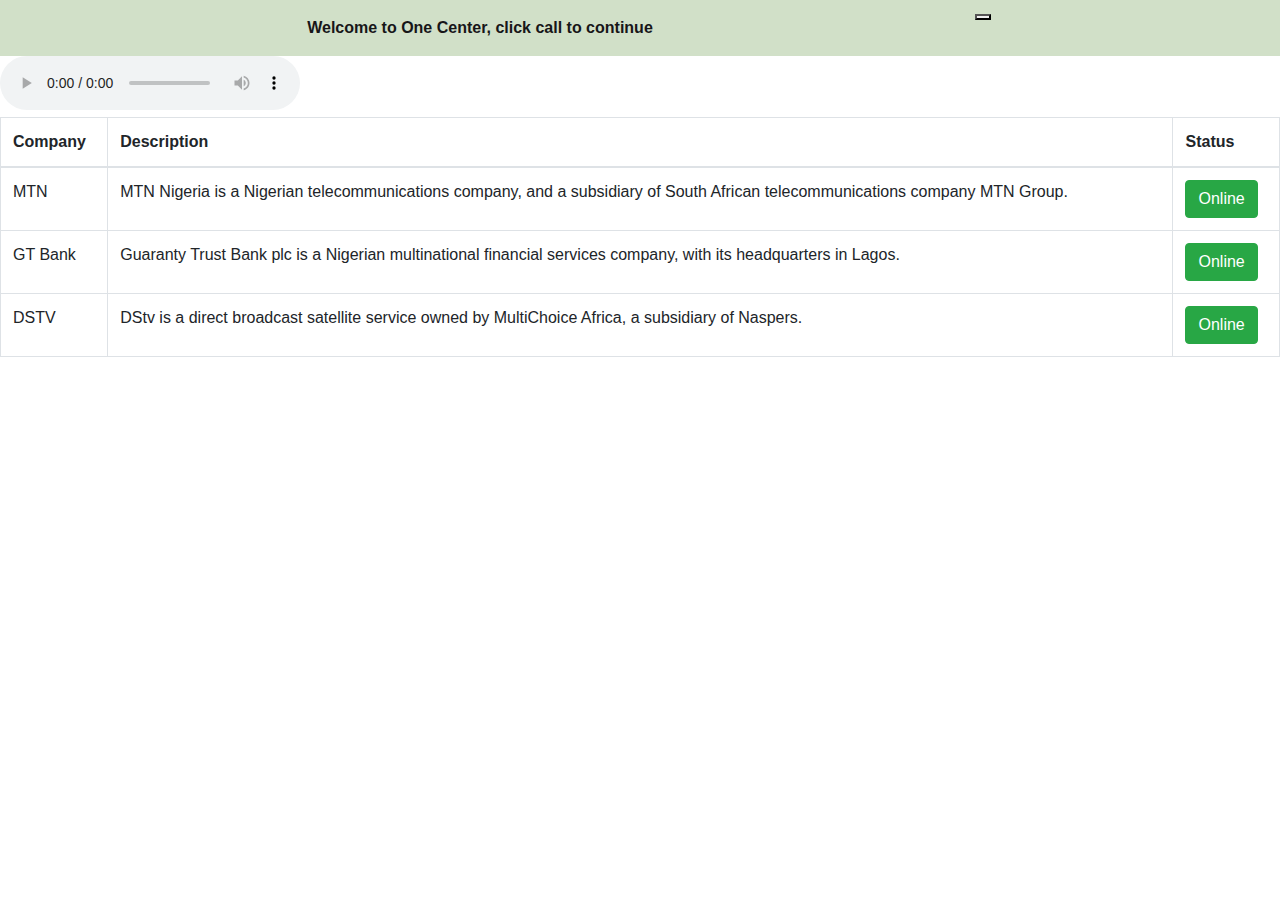
==== app-index.html @ 630282f7 "alittle ui update" ====
<!DOCTYPE html>

<html>
  <header>

<head>
  <meta charset="utf-8" />
  <meta name="description" content="Engage Digital Demo App" />
  <meta name="viewport" content="width=device-width, user-scalable=yes, initial-scale=1, maximum-scale=1" />
  <meta name="mobile-web-app-capable" content="yes" />
  <meta id="theme-color" name="theme-color" content="#ffffff" />

  <base target="_blank" />

  <title>One Center</title>

  <link rel="stylesheet" href="app-css.css" />
  <link rel="stylesheet" href="https://maxcdn.bootstrapcdn.com/bootstrap/4.5.2/css/bootstrap.min.css">
  <script src="https://ajax.googleapis.com/ajax/libs/jquery/3.5.1/jquery.min.js"></script>
  <script src="https://cdnjs.cloudflare.com/ajax/libs/popper.js/1.16.0/umd/popper.min.js"></script>
  <script src="https://maxcdn.bootstrapcdn.com/bootstrap/4.5.2/js/bootstrap.min.js"></script>
</head>
  </header>
<body>

  <div class="container-fluid">
    <div class="row">
      <div class="col-9" style="text-align: center;background-color: rgb(209, 224, 200);">
        <p>
        <div style="color: #171618;"><strong>Welcome to One Center, click call to continue</strong></div>
        </p>
      </div>
      <div class="col" style="background-color: rgb(209, 224, 200);">
        <div class=" callButton">
          <button id="engage-digital-click-to-call-btn"></button>
        </div>
      </div>
    </div>
    <div class="row">
      <!-- <div class="col-9">
        <br>
        <div style="color: blue;font-family:Georgia, 'Times New Roman', Times, serif;;">Guide to plug-in Click-to-Call
          feature to your website</div>
        <br>
        <iframe src="app-guide-content.html" class="guide-content"></iframe>
      </div> -->
      <div class="col-12">
        <div class="row">
          <div class="inneraudio">

            <div class="remoteAudio">
              <div class="logoIcon">
                <img id="initial" class="logo" style="visibility:hidden;display:none; justify-content: center;"
                  src="mobile-phone.png" alt="Call Logo" width="100" height="100">
                <img id="Ringing" style="visibility:hidden;display:none;" src="call.png" alt="CalLRinging" width="100"
                  height="100">
                <img id="Connected" style="visibility:hidden;display:none;" src="phone-call.png" alt="CallConnected"
                  width="100" height="80">
              </div>
              <audio id="engage-digital-remote-audio" autoplay controls></audio>
            </div>

          </div>
          <!-- Available Call Centers -->
          <table class="table table-bordered">
            <thead>
              <tr>
                <th>Company</th>
                <th>Description</th>
                <th>Status</th>
              </tr>
            </thead>
            <tbody>
              <tr>
                <td>MTN</td>
                <td>MTN Nigeria is a Nigerian telecommunications company, and a subsidiary of South African telecommunications
                  company MTN Group.</td>
                <td><button class="btn btn-success">Online</button></td>
              </tr>
              <tr>
                <td>GT Bank</td>
                <td>Guaranty Trust Bank plc is a Nigerian multinational financial services company, with its headquarters in
                  Lagos.</td>
                <td><button class="btn btn-success">Online</button></td>
              </tr>
              <tr>
                <td>DSTV</td>
                <td>DStv is a direct broadcast satellite service owned by MultiChoice Africa, a subsidiary of Naspers.</td>
                <td><button class="btn btn-success">Online</button></td>
            </tbody>
          </table>
          <div class="alert" id='engage-digital-alert'></div>
        </div>

      </div>
    </div>
  </div>
  <!-- If you want a specific version of engageDigital.js, you can give the url here.
    If not given the latest sdk will be automatically downloaded from the given engageDomain (attribute in engage-digital-click-to-call-config.js)
  -->
  <!-- script src="https://rtc.engagedigital.ai/engageDigital.js"></script -->
  <script src="engage-digital-click-to-call-config.js"></script>
  <script src="engage-digital-click-to-call.js"></script>

</body>

</html>
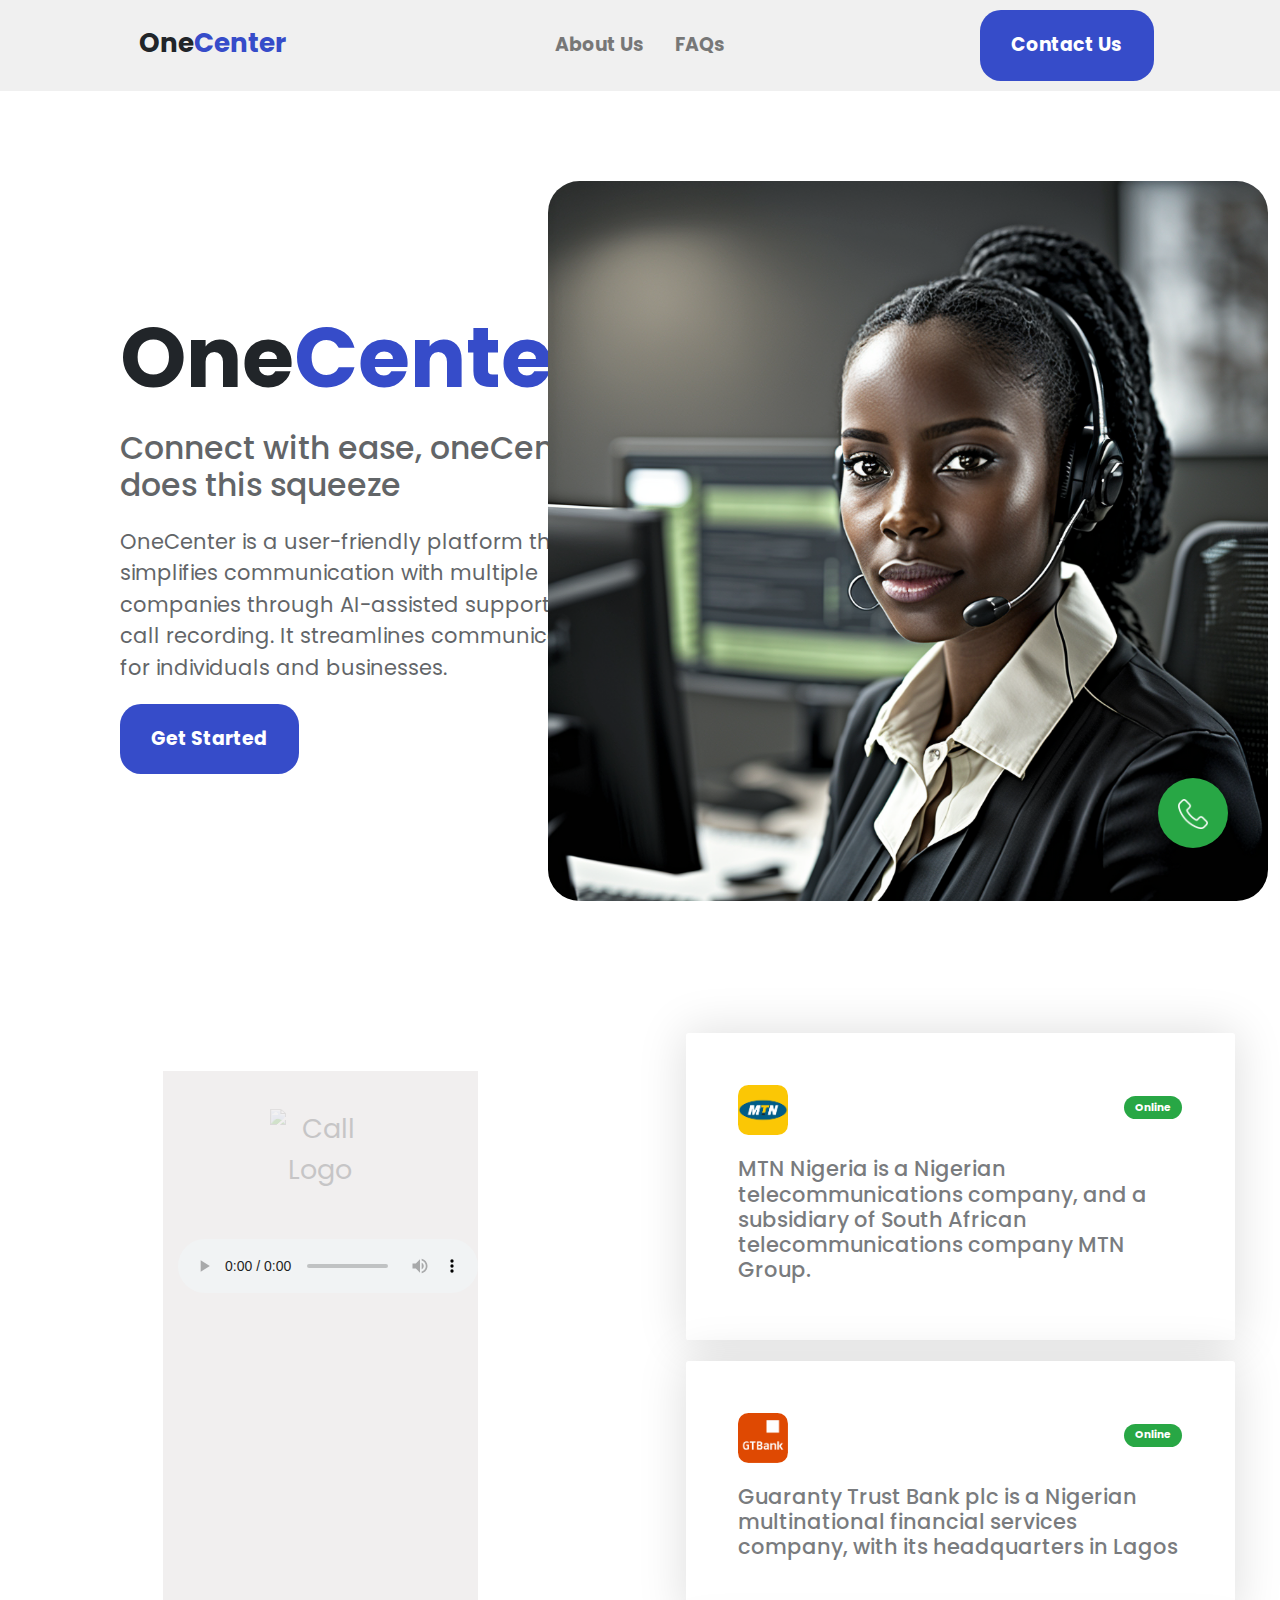
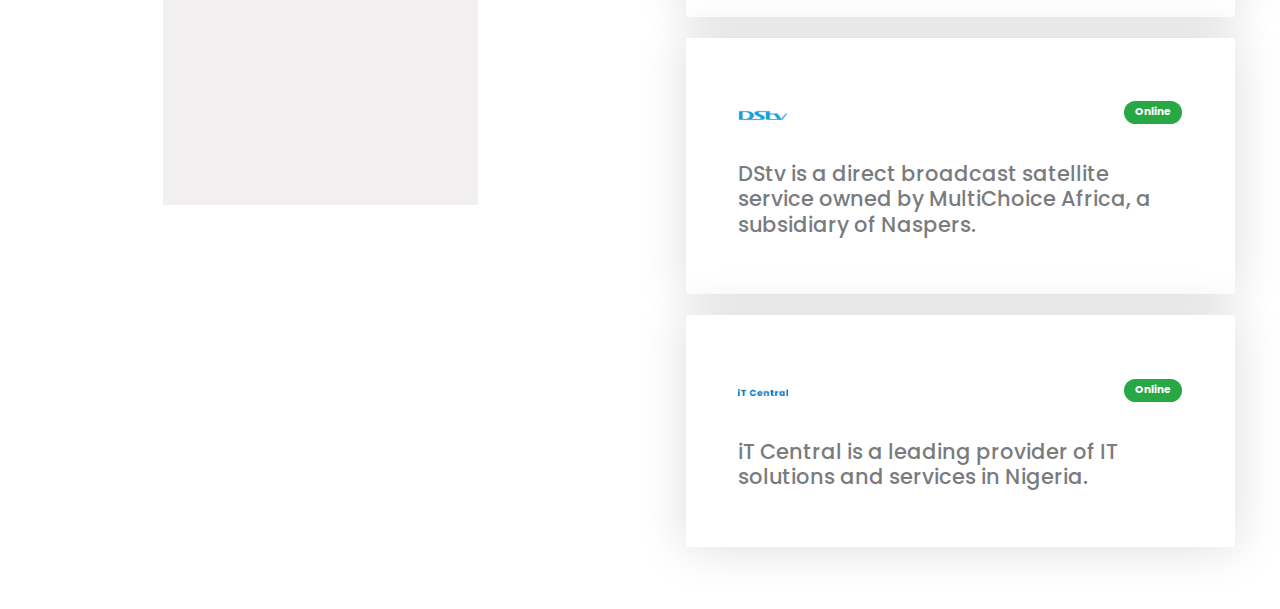
==== commit 1f2ca3fd: "oneCenter Ui" ====
--- a/app-index.html
+++ b/app-index.html
@@ -24,19 +24,52 @@
 <body>
 
   <div class="container-fluid">
-    <div class="row">
-      <div class="col-9" style="text-align: center;background-color: rgb(209, 224, 200);">
-        <p>
-        <div style="color: #171618;"><strong>Welcome to One Center, click call to continue</strong></div>
-        </p>
+    <div class="row" style="text-align: center;background-color: rgb(240, 240, 240); display: flex;align-items: center; padding: 1rem 0rem;">
+      <div class="col-4">
+        <h4 class="logo">
+          One<span class="span">Center</span> 
+        
+        </h4>
       </div>
-      <div class="col" style="background-color: rgb(209, 224, 200);">
-        <div class=" callButton">
-          <button id="engage-digital-click-to-call-btn"></button>
+      <div class="col-4 nav-lists">
+        <ul>
+          <li><a href="#">About Us </a></li>
+          <li><a href="#">FAQs</a></li>
+        </ul>
+      </div>
+      <div class="col-4">
+        <button class="contact-btn">Contact Us</button>
+      </div>
+
+    </div>
+    <div class="heroSection">
+      <div class="row" style="height: 100%; display: flex; align-items: center; justify-content: space-between;">
+        <div class="col-6 heroIntroContainer">
+          <div class="heroIntro">
+            <h1>One<span class="span">Center</span></h1>
+            <h3>
+              Connect with ease, oneCenter does this squeeze
+            </h3>
+            <p>
+              OneCenter is a user-friendly platform that simplifies communication with multiple companies through AI-assisted support and call recording. It streamlines communication for individuals and businesses.</p>            
+              <a href="">
+              <button class="contact-btn">Get Started</button>
+  
+            </a>
+
+
+          </div>  
+
+          
+  
+        </div>
+        <div class="col-6" style="display: flex; justify-content: center;">
+          <img src="OneCenter2.png" class="heroSectionImage" style="height: 80vh; border-radius: 3rem;" alt="">
         </div>
       </div>
+
     </div>
-    <div class="row">
+    <div class="row getStarted">
       <!-- <div class="col-9">
         <br>
         <div style="color: blue;font-family:Georgia, 'Times New Roman', Times, serif;;">Guide to plug-in Click-to-Call
@@ -44,7 +77,7 @@
         <br>
         <iframe src="app-guide-content.html" class="guide-content"></iframe>
       </div> -->
-      <div class="col-12">
+      <div class="col-6">
         <div class="row">
           <div class="inneraudio">
 
@@ -54,7 +87,7 @@
                   src="mobile-phone.png" alt="Call Logo" width="100" height="100">
                 <img id="Ringing" style="visibility:hidden;display:none;" src="call.png" alt="CalLRinging" width="100"
                   height="100">
-                <img id="Connected" style="visibility:hidden;display:none;" src="phone-call.png" alt="CallConnected"
+                <img id="Connected" style="visibility:hidden;display:none;" src="telephone.png" alt="CallConnected"
                   width="100" height="80">
               </div>
               <audio id="engage-digital-remote-audio" autoplay controls></audio>
@@ -62,38 +95,69 @@
 
           </div>
           <!-- Available Call Centers -->
-          <table class="table table-bordered">
-            <thead>
-              <tr>
-                <th>Company</th>
-                <th>Description</th>
-                <th>Status</th>
-              </tr>
-            </thead>
-            <tbody>
-              <tr>
-                <td>MTN</td>
-                <td>MTN Nigeria is a Nigerian telecommunications company, and a subsidiary of South African telecommunications
-                  company MTN Group.</td>
-                <td><button class="btn btn-success">Online</button></td>
-              </tr>
-              <tr>
-                <td>GT Bank</td>
-                <td>Guaranty Trust Bank plc is a Nigerian multinational financial services company, with its headquarters in
-                  Lagos.</td>
-                <td><button class="btn btn-success">Online</button></td>
-              </tr>
-              <tr>
-                <td>DSTV</td>
-                <td>DStv is a direct broadcast satellite service owned by MultiChoice Africa, a subsidiary of Naspers.</td>
-                <td><button class="btn btn-success">Online</button></td>
-            </tbody>
-          </table>
-          <div class="alert" id='engage-digital-alert'></div>
         </div>
+      </div>
+      <div class="col-6 cards">
+        <div style="background-color: transparent; height: fit-content; padding: 0; margin: 0;">
+          <div class=" callButton">
+            <button id="engage-digital-click-to-call-btn">
+            </button>
+          </div>
+        </div>
+      <div class="card">
+        <div class="name-status">
+          <div id="image">
+            <img src="mtn.png" height="50rem" width="50rem" alt="">
+          </div>
+          <h6>Online</h6>
+    
+        </div>
+        <div class="description">
+          <h4>MTN Nigeria is a Nigerian telecommunications company, and a subsidiary of South African telecommunications company MTN Group.</h4>
+        </div>
+          </button>
+        </div>
+      <div class="card">
+        <div class="name-status">
+          <div id="image">
+            <img src="gtbank.png" height="50rem" width="50rem" alt="">
+          </div>
+          <h6>Online</h6>
+    
+        </div>
+        <div class="description">
+          <h4>Guaranty Trust Bank plc is a Nigerian multinational financial services company, with its headquarters in Lagos</h4>
+        </div>
+        </div>
+      <div class="card">
+        <div class="name-status">
+          <div id="image">
+            <img src="dstv.png" height="50rem" width="50rem" style="object-fit: contain;" alt="">
+          </div>
+          <h6>Online</h6>
+    
+        </div>
+        <div class="description">
+          <h4>DStv is a direct broadcast satellite service owned by MultiChoice Africa, a subsidiary of Naspers.</h4>
+        </div>
+        </div>
+      <div class="card">
+        <div class="name-status">
+          <div id="image">
+            <img src="iTCentral.png" height="50rem" width="50rem" style="object-fit: contain;" alt="">
+          </div>
+          <h6>Online</h6>
+    
+        </div>
+        <div class="description">
+          <h4>iT Central is a leading provider of IT solutions and services in Nigeria.</h4>
+        </div>
+    
+            <!-- <img src="telephone.png" height="30rem" width="30rem" alt=""> -->
+        </div>
+     </div>
+    </div>
 
-      </div>
-    </div>
   </div>
   <!-- If you want a specific version of engageDigital.js, you can give the url here.
     If not given the latest sdk will be automatically downloaded from the given engageDomain (attribute in engage-digital-click-to-call-config.js)
--- a/app-css.css
+++ b/app-css.css
@@ -0,0 +1,300 @@
+@import url('https://fonts.googleapis.com/css2?family=Poppins:wght@100;400;500;700&display=swap');
+html{
+  font-size: 65.5%;
+}
+*{
+  box-sizing: border-box;
+  padding: 0;
+  margin: 0;
+  font-family: 'Poppins', sans-serif;
+}
+h4.logo{
+  font-weight: bold;
+  font-size: 2.5rem;
+}
+ul{
+  all: unset;
+  display: flex;
+  gap: 3rem;
+  margin-bottom: 0 !important;
+  font-size: 1.8rem;
+  align-items: center;
+  justify-content: center;
+}
+li{
+  list-style: none;
+  color: black;
+  font-weight: bold;
+  opacity: 0.5;
+
+
+}
+.heroSection{
+  height: 100vh;
+  padding: 0rem 10rem;
+}
+.heroSection h1{
+  font-size: 8rem;
+  font-weight: bold;
+}
+.span {
+  color: #364cc9;
+}
+.heroSection h3{
+  font-size: 3rem;
+  margin: 2rem 0rem;
+  opacity: .7;
+}
+.heroSection p{
+  font-size: 2rem;
+  opacity: .7;
+  margin: 2rem 0rem;
+}
+li a{
+  all: unset;
+  cursor: pointer;
+}
+.contact-btn{
+  /* margin-top: 3rem; */
+  padding: 2rem 3rem;
+  font-size: 1.8rem;
+  font-weight: bold;
+  border: none !important;
+  border-radius: 2rem;
+  transition: all ease-in-out .5s;
+
+}
+.contact-btn:hover{
+  box-shadow: 0 0 4.5rem 1.6rem #00000021;
+  background-color: white;
+  color: #364cc9;
+  scale: 1.1;
+  border: .3rem solid #364cc9;
+  transition: all ease-in-out .5s;
+}
+
+.cards{
+  padding: 4rem 0;
+  /* height: 90vh;
+  overflow-y: scroll; */
+  /* position: relative; */
+}
+button {
+  border: 1px solid #050e16;
+  background-color: #364cc9;
+  color: #ffffff;
+  padding: 5px 10px;
+}
+
+
+button:hover {
+  cursor: pointer;
+}
+
+button:disabled,
+button[disabled]{
+  border: 1px solid #999999;
+  background-color: #cccccc;
+  color: #666666;
+}
+
+button#hangupButton {
+    margin: 0;
+}
+
+.alert{
+  display: flex;
+  justify-content: center;
+  align-items: center;
+  margin: auto;
+}
+
+audio {
+  background-color: rgb(241, 239, 239);
+  margin-left:15px;
+  align-content: center;
+  display: flex;
+  justify-content: center;
+  align-items: center;
+  margin-top: 30px;
+}
+
+.inneraudio{
+  display: flex;
+  justify-content: center;
+  align-items: center;
+  margin: auto;
+  margin-top: 80px;
+  width:100%;
+  height: 70rem;
+}
+
+.remoteAudio {
+  background-color: rgb(241, 239, 239);
+  /* margin-top: 10px;
+  margin-left: 20px;
+  width: 400px; */
+  height: 100%;
+  display: flex;
+  flex-direction: column;
+}
+
+.logoIcon{
+  display: flex;
+  font-size: 3vh;
+  opacity: 0.2;
+  text-align: center;
+  vertical-align:middle;
+  justify-content: center;
+  margin-top: 38px;
+}
+
+.styleit audio::-webkit-media-controls-panel {
+  background-color: rgb(241, 239, 239);
+  display: flex;
+  justify-content: center;
+  align-items: center;
+  margin: auto;
+}
+.guide-content {position: absolute; width: 100%; height: 750px; }
+
+.card{
+  border: none !important;
+  background-color: whitesmoke;
+  width: 90%;
+  margin: auto;
+  margin-bottom: 2rem;
+  padding: 5rem;
+  box-shadow: 0 0 4.5rem 0.1rem #00000021;
+}
+.name-status{
+  display:flex;
+  justify-content: space-between;
+  align-items: center;
+}
+.card h4{
+  opacity: 0.6;
+  font-size: 2rem;
+  padding-top: 2rem;
+}
+.name-status h6{
+  background-color: #28a745;
+  padding: 0.5rem 1rem ;
+  color: white;
+  font-weight: bold;
+  border-radius: 3rem;
+}
+.callButton{
+  position: fixed;
+  bottom: 0;
+  right: 0;
+  z-index: 3;
+  display: flex;
+  align-items: center;
+  justify-content: flex-end;
+  margin-right: 5rem;
+  margin-bottom: 5rem;
+}
+.callButton button{
+  border-radius:50%;
+  height: 70px;
+  width: 70px;
+  /* padding: 1rem 3rem; */
+  color: black;
+  background-color: #28a745;
+  color: white;
+  font-size: 2rem;
+  border: none;
+}
+#image img{
+  border-radius: 1rem;
+}
+@media screen and (max-width:430px) {
+  h4.logo{
+    font-weight: bold;
+    font-size: 2rem;
+  }
+  ul{
+    all: unset;
+    display: flex;
+    margin-bottom: 0 !important;
+    font-size: 1rem;
+    align-items: center;
+    justify-content: center;
+  }
+  li{
+    list-style: none;
+    color: black;
+    font-weight: bold;
+    opacity: 0.5;
+    margin-left: 1rem;
+  
+  
+  }
+  .card h4{
+    font-size: 1.2rem;
+    opacity: 0.6
+  }
+  .contact-btn{
+    /* margin-top: 3rem; */
+    padding: 1rem 2rem;
+    font-size: 1rem;
+    font-weight: bold;
+    border: none;
+    border-radius: 2rem;
+    transition: all ease-in-out .5s;
+  
+  }
+  .contact-btn:hover{
+    box-shadow: 0 0 4.5rem 1.6rem #00000021;
+    background-color: white;
+    color: #364cc9;
+    scale: 1.1;
+    border: .3rem solid #364cc9;
+    transition: all ease-in-out .5s;
+  }
+  
+  /* .remoteAudio{
+    width: 100%;
+  } */
+  .col-6 {
+    -ms-flex: 0 0 100% !important;
+    flex: 0 0 100%  !important;
+    max-width: 100%  !important;
+  }
+  .heroSection{
+    height: 100vh;
+    padding: 0rem 2rem;
+  }
+  .heroSection h1{
+    font-size: 5rem;
+    font-weight: bold;
+  }
+  .span {
+    color: #364cc9;
+  }
+  .heroSection h3{
+    font-size: 2rem;
+    margin: 2rem 0rem;
+    opacity: .7;
+  }
+  .heroSection p{
+    font-size: 1.5rem;
+    opacity: .7;
+    margin: 2rem 0rem;
+  }
+  .heroSectionImage{
+    width: 100%;
+    object-fit: contain;
+    border-radius: 3rem;
+    position: relative;
+    z-index: 3;
+  }
+  .heroIntroContainer{
+    display: flex;align-items: center;height:auto
+  }
+  .inneraudio{
+    height: 30rem;
+  }
+
+}